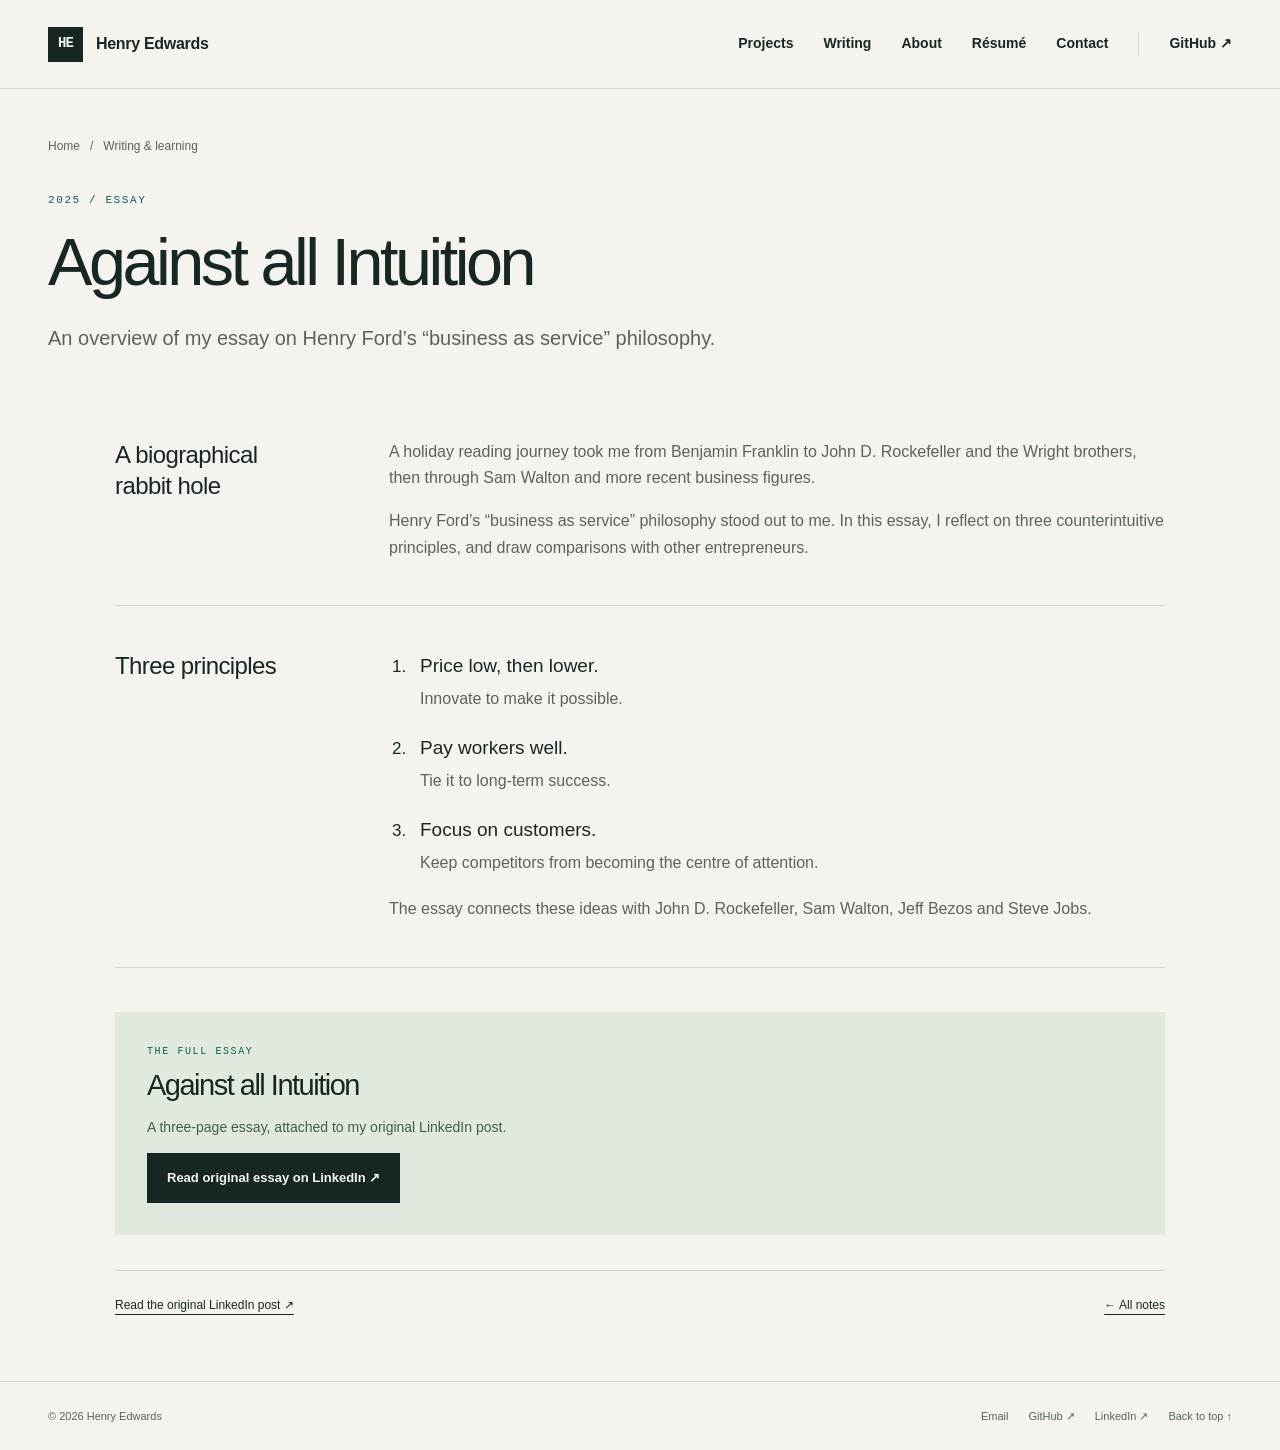
==== notes/against-all-intuition.html @ 4b62596c "Publish Henry Edwards portfolio" ====
<!doctype html><html lang="en"><head><meta charset="utf-8"><meta name="viewport" content="width=device-width,initial-scale=1"><meta name="description" content="Henry Edwards reflects on Henry Ford’s business-as-service philosophy and three counterintuitive principles."><meta name="theme-color" content="#f5f3ed"><title>Against all Intuition | Henry Edwards</title><link rel="icon" href="../assets/favicon.svg" type="image/svg+xml"><link rel="stylesheet" href="../assets/site.css"><script src="../assets/site.js" defer></script></head><body id="top"><a class="skip-link" href="#main">Skip to content</a><header class="site-header"><div class="wrap nav"><a class="brand" href="../index.html" aria-label="Henry Edwards home"><span class="brand-mark" aria-hidden="true">HE</span>Henry Edwards</a><button class="menu-toggle" type="button" aria-controls="site-navigation" aria-expanded="false">Menu</button><nav class="nav-links" id="site-navigation" aria-label="Main navigation"><a href="../index.html#work">Projects</a><a href="../index.html#notes">Writing</a><a href="../index.html#about">About</a><a href="../index.html#resume">Résumé</a><a href="../index.html#contact">Contact</a><a href="https://github.com/hwedwards">GitHub <span aria-hidden="true">↗</span></a></nav></div></header><main id="main"><div class="wrap"><section class="case-hero note-hero"><div class="breadcrumbs"><a href="../index.html">Home</a><span aria-hidden="true">/</span><a href="../index.html#notes">Writing & learning</a></div><p class="eyebrow">2025 / Essay</p><h1>Against all Intuition</h1><p class="case-deck">An overview of my essay on Henry Ford’s “business as service” philosophy.</p></section>
<div class="note-article"><section class="case-section"><h2>A biographical<br>rabbit hole</h2><div><p>A holiday reading journey took me from Benjamin Franklin to John D. Rockefeller and the Wright brothers, then through Sam Walton and more recent business figures.</p><p>Henry Ford’s “business as service” philosophy stood out to me. In this essay, I reflect on three counterintuitive principles, and draw comparisons with other entrepreneurs.</p></div></section><section class="case-section"><h2>Three principles</h2><div><ol class="essay-principles"><li><strong>Price low, then lower.</strong><p>Innovate to make it possible.</p></li><li><strong>Pay workers well.</strong><p>Tie it to long-term success.</p></li><li><strong>Focus on customers.</strong><p>Keep competitors from becoming the centre of attention.</p></li></ol><p>The essay connects these ideas with John D. Rockefeller, Sam Walton, Jeff Bezos and Steve Jobs.</p></div></section><section class="essay-download" id="essay-document"><p class="eyebrow green">The full essay</p><h2>Against all Intuition</h2><p>A three-page essay, attached to my original LinkedIn post.</p><a class="button primary" href="https://www.linkedin.com/feed/update/urn:li:activity:7356875369808908288/">Read original essay on LinkedIn ↗</a></section><div class="note-source"><a href="https://www.linkedin.com/feed/update/urn:li:activity:7356875369808908288/">Read the original LinkedIn post ↗</a><a href="../index.html#notes">← All notes</a></div></div></div></main><footer class="site-footer"><div class="wrap footer-inner"><span>© 2026 Henry Edwards</span><div><a href="mailto:henryedwards543@gmail.com">Email</a><a href="https://github.com/hwedwards">GitHub ↗</a><a href="https://www.linkedin.com/in/henry-edwards-7941b7172/">LinkedIn ↗</a><a href="#top">Back to top ↑</a></div></div></footer></body></html>
---- assets/site.css ----
:root{--paper:#f5f3ed;--white:#fffefa;--ink:#172724;--muted:#59645f;--line:#cdd3c9;--green:#0b5f51;--green-light:#e1e9df;--accent:#db7048;--max:1200px;--sans:Inter,Arial,Helvetica,sans-serif;--mono:'SFMono-Regular',Consolas,'Liberation Mono',monospace}*{box-sizing:border-box}html{scroll-behavior:smooth;scroll-padding-top:95px}body{margin:0;background:var(--paper);color:var(--ink);font-family:var(--sans);font-size:17px;line-height:1.65}img,video{max-width:100%;display:block}a{color:inherit;text-decoration-thickness:1px;text-underline-offset:5px}button{font:inherit}a:focus-visible,button:focus-visible,video:focus-visible{outline:3px solid var(--accent);outline-offset:5px}::selection{background:#ffccad;color:#172724}.wrap{width:min(var(--max),calc(100% - 96px));margin:auto}.skip-link{position:fixed;top:-100px;left:16px;z-index:100;background:var(--ink);color:white;padding:12px 20px}.skip-link:focus{top:12px}.site-header{position:sticky;top:0;z-index:20;background:rgba(245,243,237,.97);border-bottom:1px solid var(--line)}.nav{min-height:88px;display:flex;align-items:center;justify-content:space-between;gap:24px}.brand{display:flex;align-items:center;gap:13px;font-size:16px;letter-spacing:-.3px;font-weight:700;text-decoration:none}.brand-mark{display:grid;place-items:center;width:35px;height:35px;background:var(--ink);color:var(--paper);font-family:var(--mono);font-size:14px;letter-spacing:-1px}.nav-links{display:flex;gap:30px;align-items:center}.nav-links a{font-size:14px;font-weight:600;text-decoration:none}.nav-links a:hover{color:var(--green);text-decoration:underline}.nav-links a:last-child{border-left:1px solid var(--line);padding-left:30px}.menu-toggle{display:none;border:1px solid var(--line);padding:7px 12px;background:transparent;cursor:pointer}.eyebrow{font-family:var(--mono);font-size:11px;line-height:1.5;text-transform:uppercase;letter-spacing:1.6px;font-weight:500}.green{color:var(--green)}.hero{padding:78px 0 64px}.hero-grid{display:grid;grid-template-columns:1.1fr 1fr;gap:64px;align-items:center}.hero .eyebrow{display:flex;align-items:center;gap:10px;margin:0 0 28px}.signal{display:inline-block;width:7px;height:7px;border-radius:50%;background:var(--green)}h1,h2,h3,p{margin-top:0}h1{font-size:clamp(48px,5vw,70px);line-height:1.055;font-weight:500;letter-spacing:-3.5px;margin-bottom:28px}h1 em{font-family:Georgia,'Times New Roman',serif;font-weight:400;color:var(--green)}.hero-description{font-size:18px;line-height:1.65;color:var(--muted);max-width:530px;margin-bottom:30px}.button-row{display:flex;flex-wrap:wrap;gap:13px}.button{display:inline-flex;align-items:center;gap:24px;justify-content:space-between;padding:13px 19px;font-size:13px;font-weight:600;text-decoration:none;border:1px solid var(--ink);min-height:48px}.button.primary{background:var(--ink);color:var(--paper)}.button:hover{background:var(--green);border-color:var(--green);color:white}.hero-visual{position:relative}.image-frame{background:#dfe3d8;padding:16px 16px 0;border:1px solid var(--line)}.hero-image{width:100%;height:365px;object-fit:cover;background:#d1d8cf}.image-caption{display:flex;justify-content:space-between;gap:15px;font-family:var(--mono);font-size:10px;letter-spacing:.7px;text-transform:uppercase;padding:14px 0;color:#3d5147}.hero-index{position:absolute;top:-17px;right:25px;background:var(--green);color:white;padding:6px 12px;font-family:var(--mono);font-size:10px;letter-spacing:1px}.caption-dot{color:var(--green)}.capabilities{display:flex;flex-wrap:wrap;justify-content:space-between;gap:15px;border-top:1px solid var(--line);border-bottom:1px solid var(--line);padding:20px 0;margin-top:59px;color:var(--muted);font-family:var(--mono);font-size:11px;letter-spacing:.6px}.capabilities span::before{content:'+';margin-right:13px;color:var(--green)}.section{padding:64px 0}.section-heading{display:flex;justify-content:space-between;align-items:end;gap:30px;margin-bottom:34px}.section-heading .eyebrow{margin-bottom:12px}h2{font-size:40px;line-height:1.16;font-weight:500;letter-spacing:-1.5px;margin-bottom:0}.section-heading>p{font-size:14px;color:var(--muted);max-width:330px;margin-bottom:3px}.project-grid{display:grid;grid-template-columns:1fr 1fr;gap:42px 30px}.project-card{display:flex;flex-direction:column;text-decoration:none}.project-image-wrap{position:relative;overflow:hidden;background:#dfe4d9;aspect-ratio:1.5}.project-image-wrap img{height:100%;width:100%;object-fit:cover;transition:transform .4s}.project-card:hover img{transform:scale(1.035)}.project-count{position:absolute;top:16px;left:16px;color:var(--paper);background:rgba(23,39,36,.9);padding:4px 9px;font-family:var(--mono);font-size:11px}.project-text{border-bottom:1px solid var(--line);padding:22px 0 24px;flex:1}.project-meta{display:flex;align-items:center;justify-content:space-between;color:var(--green);font-family:var(--mono);font-size:10px;text-transform:uppercase;letter-spacing:1px;margin-bottom:9px}.project-text h3{font-size:25px;letter-spacing:-.75px;font-weight:500;line-height:1.25;margin-bottom:10px}.project-text p{color:var(--muted);font-size:14px;line-height:1.6;max-width:470px;margin-bottom:18px}.text-link{font-size:12px;font-weight:600;display:inline-flex;gap:20px;align-items:center}.project-card:hover .text-link{text-decoration:underline;text-underline-offset:5px}.about{margin:15px 0 0;background:var(--green-light);padding:72px 0}.about-grid{display:grid;grid-template-columns:270px 1fr;gap:86px}.portrait{width:100%;aspect-ratio:1;object-fit:cover;filter:saturate(.85)}.portrait-label{margin:15px 0 0;font-size:10px;font-family:var(--mono);text-transform:uppercase;letter-spacing:1px}.about h2{margin:14px 0 24px;font-size:42px;max-width:600px}.about p{color:#465b50;font-size:16px}.about p:not(.eyebrow){max-width:690px}.about .eyebrow{font-size:11px;color:var(--green);margin:0}.expertise{display:flex;flex-wrap:wrap;gap:8px;margin:24px 0}.tag{font-size:11px;padding:5px 10px;border:1px solid #a9b9a8;background:transparent}.about-links{display:flex;gap:26px;font-size:13px;font-weight:600}.contact{padding:83px 0}.contact-grid{display:flex;justify-content:space-between;align-items:end;gap:40px}.contact h2{font-size:49px;max-width:600px;margin-top:13px}.contact .button{white-space:nowrap}.contact-address{margin:20px 0 0;font-size:15px;color:var(--muted)}.site-footer{border-top:1px solid var(--line);padding:25px 0;color:var(--muted);font-size:11px}.footer-inner{display:flex;justify-content:space-between;gap:24px}.footer-inner div{display:flex;gap:20px}.footer-inner a{text-decoration:none}.footer-inner a:hover{text-decoration:underline}.breadcrumbs{display:flex;gap:10px;font-size:12px;color:var(--muted);margin-bottom:35px}.breadcrumbs a{text-decoration:none}.case-hero{padding:48px 0 45px}.case-hero>.eyebrow{color:var(--green);margin-bottom:19px}.case-hero h1{max-width:990px;margin-bottom:25px;font-size:clamp(46px,5.2vw,68px)}.case-deck{font-size:20px;color:var(--muted);max-width:850px;line-height:1.55}.case-facts{display:grid;grid-template-columns:1fr 1fr 1.3fr;margin-top:40px;border-top:1px solid var(--line);padding-top:22px;gap:28px}.case-facts dt{font-family:var(--mono);text-transform:uppercase;color:var(--green);font-size:10px;letter-spacing:1px;margin-bottom:8px}.case-facts dd{margin:0;font-size:14px;line-height:1.6}.case-cover{width:100%;max-height:590px;object-fit:cover;background:#d9dfd5}.cover-caption{font-size:11px;color:var(--muted);margin:10px 0 0}.case-body{max-width:1050px;margin:auto;padding:62px 0}.case-section{display:grid;grid-template-columns:220px 1fr;gap:54px;padding:0 0 44px;margin-bottom:44px;border-bottom:1px solid var(--line)}.case-section h2{font-size:24px;line-height:1.3;letter-spacing:-.6px}.case-section p{font-size:16px;color:var(--muted);margin-bottom:17px}.case-section p:last-child{margin-bottom:0}.case-section h3{font-size:16px;margin-bottom:8px;font-weight:600}.technical-list{padding-left:19px;margin:10px 0;color:var(--muted);font-size:15px}.technical-list li{padding:5px 0 7px}.technical-list strong{color:var(--ink);font-weight:600}.system-flow{display:grid;grid-template-columns:repeat(3,1fr);gap:12px;margin:25px 0 6px;position:relative}.flow-step{background:var(--green-light);padding:21px 17px;position:relative}.flow-step .eyebrow{display:block;color:var(--green);font-size:9px;margin-bottom:13px}.flow-step h3{font-size:14px;margin:0 0 5px}.flow-step p{font-size:12px;line-height:1.5}.system-note{font-size:11px!important;margin-top:12px;color:var(--muted)}.demo{padding:36px;background:var(--ink);color:var(--paper);margin:0 0 52px}.demo-heading{display:flex;justify-content:space-between;gap:20px;align-items:center;margin-bottom:22px}.demo h2{font-size:28px;letter-spacing:-.8px}.demo .eyebrow{color:#bdcfc3;font-size:10px;margin:0}.demo video{background:#0d1917;width:100%;max-height:490px}.demo-caption{font-size:12px;line-height:1.55;color:#bdcfc3;margin:16px 0 0}.case-outcome{background:var(--green-light);padding:29px 32px}.case-outcome .eyebrow{color:var(--green);font-size:10px}.case-outcome p{color:#3e5447;font-size:17px;margin-bottom:0}.project-nav{display:flex;justify-content:space-between;align-items:center;border-top:1px solid var(--line);padding:35px 0 64px;gap:20px}.next-project{text-align:right;text-decoration:none}.next-project .eyebrow{display:block;font-size:9px;color:var(--green);margin-bottom:6px}.next-project strong{font-size:20px;letter-spacing:-.5px;font-weight:500}.error-page{min-height:60vh;padding:80px 0}.error-page h1{margin-top:20px}.no-js-note{background:#e8eee4;color:var(--ink);padding:12px;font-size:12px}.sources{font-size:12px;color:var(--muted);margin-top:28px}.source-links{display:flex;flex-wrap:wrap;gap:10px 22px}.source-links a{font-size:12px}
@media(min-width:1500px){.wrap{width:min(1280px,calc(100% - 128px))}.hero-image{height:410px}.hero-grid{gap:90px}h1{font-size:76px}}
@media(max-width:1050px){.wrap{width:calc(100% - 64px)}.hero-grid{gap:35px}.hero h1{font-size:53px}.hero-image{height:335px}.hero-description{font-size:16px}.about-grid{grid-template-columns:230px 1fr;gap:45px}.case-section{grid-template-columns:170px 1fr;gap:30px}.contact h2{font-size:41px}}
@media(max-width:760px){body{font-size:16px}.wrap{width:calc(100% - 40px)}.nav{min-height:72px}.brand{font-size:14px}.brand-mark{width:31px;height:31px;font-size:12px}.menu-toggle{display:block;font-size:12px}.nav-links{gap:19px;flex-wrap:wrap}.nav-links a{font-size:12px}.nav-links a:last-child{padding-left:19px}.js .nav-links{display:none;position:absolute;top:72px;left:0;right:0;padding:20px;background:var(--paper);border-bottom:1px solid var(--line)}.js .nav-links.open{display:flex}.hero{padding:42px 0 36px}.hero-grid{grid-template-columns:1fr;gap:48px}.hero .eyebrow{font-size:9px;letter-spacing:1.3px;margin-bottom:22px}.hero h1{font-size:55px;letter-spacing:-2.8px;max-width:550px}.hero-description{max-width:530px;font-size:16px}.hero-image{height:auto;aspect-ratio:1.33}.image-frame{padding:12px 12px 0}.image-caption{font-size:9px;letter-spacing:.4px}.capabilities{margin-top:32px;display:grid;grid-template-columns:1fr 1fr;font-size:10px;gap:12px;padding:19px 0}.capabilities span::before{margin-right:8px}.section{padding:36px 0 50px}.section-heading{display:block;margin-bottom:25px}.section-heading h2{font-size:34px}.section-heading>p{margin:15px 0 0;font-size:13px}.project-grid{grid-template-columns:1fr;gap:32px}.project-text{padding:18px 0 20px}.project-text h3{font-size:26px}.project-text p{font-size:14px}.about{padding:45px 0;margin-top:0}.about-grid{grid-template-columns:1fr;gap:35px}.about-photo{display:flex;align-items:end;gap:20px}.portrait{width:140px}.portrait-label{max-width:135px;line-height:1.8;margin-bottom:8px}.about h2{font-size:35px;margin-bottom:20px}.about p{font-size:15px}.contact{padding:51px 0}.contact-grid{display:block}.contact h2{font-size:40px;margin-bottom:25px}.contact-address{font-size:13px}.footer-inner{align-items:start;font-size:10px}.footer-inner div{gap:12px;flex-wrap:wrap;justify-content:end}.case-hero{padding:30px 0}.breadcrumbs{font-size:11px;margin-bottom:28px}.case-hero h1{font-size:43px;letter-spacing:-2px;line-height:1.1}.case-hero>.eyebrow{font-size:10px}.case-deck{font-size:17px}.case-facts{grid-template-columns:1fr 1fr;gap:20px;margin-top:29px}.case-facts div:last-child{grid-column:1/-1}.case-facts dd{font-size:13px}.case-cover{max-height:390px;aspect-ratio:1.33}.cover-caption{font-size:10px}.case-body{padding:37px 0}.case-section{display:block;margin-bottom:30px;padding-bottom:30px}.case-section h2{font-size:24px;margin-bottom:18px}.case-section p{font-size:15px}.technical-list{font-size:14px}.system-flow{grid-template-columns:1fr;gap:8px;margin-top:20px}.flow-step{padding:17px 19px}.flow-step .eyebrow{margin-bottom:8px}.demo{padding:18px;margin-bottom:32px}.demo-heading{display:block;margin-bottom:16px}.demo h2{font-size:25px;margin-bottom:8px}.demo .eyebrow{font-size:9px}.demo-caption{font-size:11px}.case-outcome{padding:24px}.case-outcome p{font-size:15px}.project-nav{padding:22px 0 40px;align-items:start}.next-project{max-width:210px}.next-project strong{font-size:16px}.project-nav .text-link{font-size:11px;gap:10px}}
@media(max-width:380px){.hero h1{font-size:48px}.button{font-size:12px;gap:12px;padding:12px 15px}.capabilities{font-size:9px}.image-caption{font-size:8px}.case-hero h1{font-size:37px}.contact h2{font-size:35px}}
@media(prefers-reduced-motion:reduce){html{scroll-behavior:auto}.project-image-wrap img{transition:none}}
@media print{.site-header,.button-row,.menu-toggle,.demo,.site-footer,.project-nav{display:none}.wrap{width:100%}.hero,.section,.about,.contact,.case-body{padding:20px 0}.case-cover{max-height:320px}.project-card,.case-section{break-inside:avoid}body{background:white;color:black}}
/* Keep the robot visible when adapting the portrait source to editorial crops. */
.hero-image,.project-image-wrap img[src*="farm-poster"]{object-position:50% 74%}
.case-cover[src*="farm-poster"]{object-fit:contain;background:#dfe3d8}
@media(max-width:760px){.nav{flex-wrap:wrap}.menu-toggle{display:none}.js .menu-toggle{display:block}.nav-links{width:100%;padding-bottom:15px}.js .nav-links{width:auto;padding:20px}}

/* Résumé slot: inactive until Henry supplies the PDF. */
.resume{padding:58px 0;border-bottom:1px solid var(--line)}.resume-grid{display:grid;grid-template-columns:1fr 1fr;align-items:center;gap:60px}.resume .eyebrow{margin-bottom:12px}.resume h2{font-size:33px}.resume-intro{font-size:14px;color:var(--muted);margin:15px 0 0;max-width:360px}.resume-file{display:flex;flex-wrap:wrap;align-items:center;gap:18px;padding:26px;border:1px solid var(--line);background:var(--white)}.document-label{display:grid;place-items:center;flex:0 0 48px;height:60px;border:1px solid #a7b5a9;color:var(--green);font-family:var(--mono);font-size:11px;letter-spacing:1px}.resume-file-copy{flex:1;min-width:185px}.resume-file h3{font-size:15px;line-height:1.4;letter-spacing:-.2px;margin:0 0 5px;font-weight:600}.resume-file p{font-size:12px;color:var(--muted);margin:0}.resume-download{width:100%;margin-top:4px}.resume-download:disabled{background:#e7e9e1;border-color:#c0c8bc;color:#59645f;cursor:not-allowed}.resume-download:disabled:hover{background:#e7e9e1;border-color:#c0c8bc;color:#59645f}
@media(max-width:760px){.resume{padding:42px 0}.resume-grid{grid-template-columns:1fr;gap:25px}.resume h2{font-size:30px}.resume-intro{font-size:14px}.resume-file{padding:21px}.resume-file-copy{min-width:170px}.resume-file h3{font-size:14px}}

/* Current simulation work is explicitly shown as an early-stage exploration. */
.current-project{display:grid;grid-template-columns:1.45fr 1fr;gap:44px;background:var(--green-light);border:1px solid #c2d0be;padding:34px 36px;margin:0 0 38px}.current-copy .eyebrow{font-size:10px;margin-bottom:13px}.current-project h3{font-size:31px;font-weight:500;letter-spacing:-1px;line-height:1.17;margin:0 0 16px}.current-project p{font-size:14px;color:#465b50;line-height:1.65;margin-bottom:18px}.current-tags{display:flex;gap:8px;flex-wrap:wrap}.current-tags span{font-family:var(--mono);font-size:9px;border:1px solid #a9b9a8;padding:5px 8px;color:#3e5447}.current-context{border-left:1px solid #bdcdb8;padding-left:32px;display:flex;flex-direction:column;justify-content:center}.current-status{display:flex;align-items:center;gap:9px;color:var(--green);font-family:var(--mono);font-size:10px;text-transform:uppercase;letter-spacing:1px;margin-bottom:19px}.current-context .current-stage{font-size:11px;line-height:1.6;margin-bottom:0;color:#59645f}
@media(max-width:760px){.current-project{grid-template-columns:1fr;gap:24px;padding:24px;margin-bottom:31px}.current-project h3{font-size:28px}.current-context{padding:21px 0 0;border-left:0;border-top:1px solid #bdcdb8}.current-context p{font-size:13px}.current-status{margin-bottom:13px}}

.current-facts{margin:0 0 17px}.current-facts div{margin-bottom:10px}.current-facts dt{font-family:var(--mono);font-size:9px;letter-spacing:.8px;text-transform:uppercase;color:var(--green)}.current-facts dd{font-size:13px;color:#465b50;margin:2px 0 0}

/* Build notes and longer-form writing. */
.notes-section{padding:63px 0 67px;border-top:1px solid var(--line)}.notes-grid{display:grid;grid-template-columns:repeat(3,1fr);gap:24px}.note-card{border-top:1px solid #a9b9a8;padding:22px 0 8px;display:flex;flex-direction:column}.note-card-meta{display:flex;gap:13px;font-family:var(--mono);font-size:9px;letter-spacing:.8px;text-transform:uppercase;color:var(--green);margin-bottom:17px}.note-card-meta span+span{border-left:1px solid #a9b9a8;padding-left:13px}.note-card h3{font-size:24px;font-weight:500;letter-spacing:-.7px;line-height:1.2;margin:0 0 14px}.note-card h3 a{text-decoration:none}.note-card h3 a:hover{text-decoration:underline}.note-card p{font-size:13px;line-height:1.65;color:var(--muted);margin-bottom:20px}.note-card>.text-link{margin-top:auto;font-size:11px}.note-hero{max-width:1000px}.note-hero h1{max-width:900px}.note-article{max-width:1050px;margin:0 auto;padding:20px 0 65px}.note-source{border-top:1px solid var(--line);padding-top:25px;margin-top:35px;display:flex;justify-content:space-between;gap:20px;font-size:12px}.essay-principles{margin:0 0 20px;padding-left:22px}.essay-principles li{margin-bottom:19px;padding-left:9px}.essay-principles strong{font-size:19px;font-weight:500}.essay-principles p{margin:5px 0 0}.essay-download{background:var(--green-light);padding:32px}.essay-download .eyebrow{font-size:10px}.essay-download h2{font-size:29px;margin-bottom:14px}.essay-download>p:not(.eyebrow){font-size:14px;color:#465b50}.article-image{margin:0 auto 43px;max-width:800px}.article-image img{width:100%;height:auto}.article-image figcaption{font-size:11px;color:var(--muted);margin-top:12px;line-height:1.6}
@media(max-width:1050px){.nav-links{gap:23px}.nav-links a:last-child{padding-left:23px}.notes-grid{grid-template-columns:1fr 1fr}}
@media(max-width:760px){.notes-section{padding:40px 0}.notes-grid{grid-template-columns:1fr;gap:24px}.note-card{padding-top:18px}.note-card h3{font-size:25px}.note-card p{font-size:14px}.note-card>.text-link{font-size:12px}.note-source{font-size:11px;flex-wrap:wrap}.note-article{padding-top:8px}.essay-download{padding:24px}.essay-principles strong{font-size:18px}}

.note-illustration{border:1px solid var(--line);margin:0 0 40px;background:var(--white)}.note-illustration summary{padding:17px 22px;cursor:pointer;font-size:14px;color:var(--green);font-weight:600}.note-illustration summary:focus-visible{outline:3px solid var(--accent);outline-offset:3px}.note-illustration .article-image{padding:0 22px;margin-bottom:24px;max-width:680px}

.research-photo{margin:0 0 44px}.research-photo img{width:100%;height:auto;max-height:600px;object-fit:contain;background:#e1e9df}.research-photo figcaption{font-size:11px;color:var(--muted);line-height:1.7;margin-top:12px}.research-photo figcaption a{margin-left:8px}.repository-link{font-size:13px;margin:26px 0 0;color:var(--green)}

/* Project-first layout: the embedded write-up and complete comic stay visible. */
.logger-feature{display:grid;grid-template-columns:1fr 360px;gap:55px;align-items:center;padding:38px;margin:0 0 44px;border:1px solid var(--line);background:var(--white)}.logger-feature-copy .eyebrow{font-size:10px;margin-bottom:17px}.logger-feature h3{font-size:44px;font-weight:500;line-height:1.08;letter-spacing:-1.5px;margin:0 0 23px}.logger-feature-copy>p:not(.eyebrow){font-size:15px;color:var(--muted);line-height:1.65;max-width:530px}.logger-highlights{padding:0;list-style:none;margin:20px 0 29px}.logger-highlights li{border-top:1px solid var(--line);padding:11px 0;font-size:13px;line-height:1.5;color:#465b50}.logger-feature-copy .logger-design-note{font-family:var(--mono);font-size:10px;line-height:1.6;margin:17px 0 0;max-width:380px}.logger-comic{margin:0}.logger-comic img{display:block;width:100%;height:auto}.logger-comic figcaption{font-size:10px;line-height:1.65;color:var(--muted);margin-top:12px}.project-illustration{margin:0 0 42px}.project-illustration h2{font-size:27px;margin-bottom:25px}.project-illustration .article-image{max-width:650px;margin-bottom:20px}
@media(max-width:1050px){.logger-feature{grid-template-columns:1fr 310px;gap:30px;padding:30px}.logger-feature h3{font-size:38px}}
@media(max-width:760px){.logger-feature{grid-template-columns:1fr;gap:30px;padding:24px;margin-bottom:33px}.logger-feature h3{font-size:37px}.logger-feature-copy>p:not(.eyebrow){font-size:14px}.logger-comic{max-width:420px;width:100%;margin:0 auto}.logger-highlights li{font-size:12px}.logger-feature .button{font-size:12px;gap:14px}.project-illustration h2{font-size:25px}}

.notes-grid{grid-template-columns:repeat(2,minmax(0,1fr))}@media(max-width:760px){.notes-grid{grid-template-columns:1fr}}

/* Flagship: actual evidence-labelled simulation footage, never cropped. */
.hero-video{display:block;width:100%;height:auto;aspect-ratio:640/564;object-fit:contain;background:#16252a}.hero-video-frame{padding:12px 12px 0}.hero-media-note{font-size:11px;line-height:1.6;color:var(--muted);margin:13px 0 0}.hero-grid{align-items:center}.hero .hero-description{font-size:17px}.feature-links{display:flex;flex-wrap:wrap;gap:13px 23px;margin-top:22px;font-size:12px;font-weight:600}.bob-feature .current-copy h3{font-size:39px}.older-projects-heading{padding:10px 0 27px}.older-projects-heading .eyebrow{margin-bottom:8px}.older-projects-heading h3{font-size:28px;font-weight:500;letter-spacing:-.8px;margin:0}.logger-comic>.eyebrow{font-size:10px;margin-bottom:14px}.bob-demo{margin:0;max-width:100%}.bob-demo video{width:100%;height:auto;max-height:650px;aspect-ratio:640/564;object-fit:contain}.bob-case-body{padding-top:55px}.bob-flow{margin-top:0}.third-party-note{font-size:11px;line-height:1.65;margin:20px 0 0;max-width:800px}.comic-page-image{max-width:720px;margin:15px auto 35px}.comic-page-image img{width:100%;height:auto}.comic-page-image figcaption{font-size:11px;line-height:1.6;color:var(--muted);margin-top:15px}.comic-links{display:flex;flex-wrap:wrap;align-items:center;gap:20px;margin:0 auto 50px;max-width:720px;font-size:12px}
@media(max-width:1050px){.hero .hero-description{font-size:16px}.hero .button{gap:14px}.hero .button-row{gap:10px}}
@media(max-width:760px){.hero h1{font-size:58px}.hero .eyebrow{font-size:9px;letter-spacing:.7px}.hero-index{font-size:9px;right:18px}.hero-media-note{font-size:10px}.bob-feature .current-copy h3{font-size:33px}.older-projects-heading h3{font-size:26px}.bob-demo .demo-heading h2{font-size:24px}.bob-case-body{padding-top:35px}.comic-page-image{margin-top:0}.comic-links{display:block}.comic-links>.button{margin-bottom:18px}.comic-links>a:not(.button){display:block}.feature-links{font-size:12px}}
@media(max-width:380px){.hero h1{font-size:51px}.hero .eyebrow{font-size:8px}.hero-index{font-size:8px}}
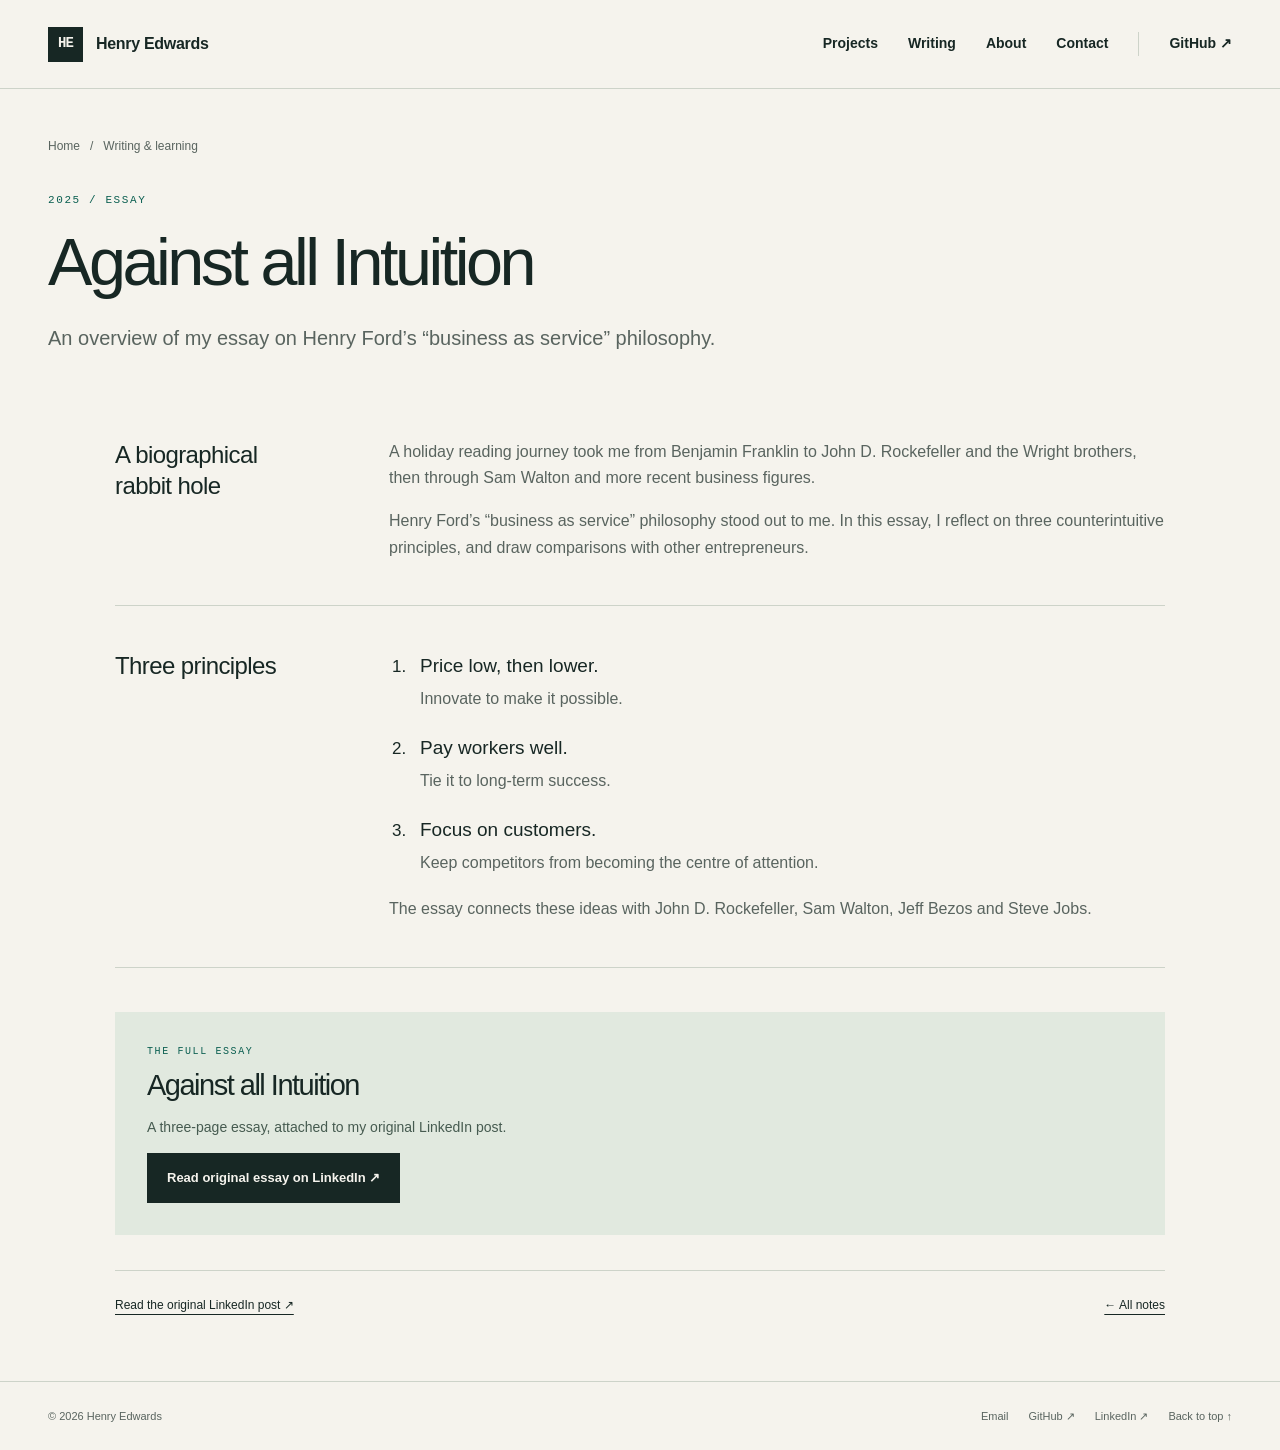
==== commit 5625bf54: "Remove resume download and public asset" ====
--- a/notes/against-all-intuition.html
+++ b/notes/against-all-intuition.html
@@ -1,2 +1,2 @@
-<!doctype html><html lang="en"><head><meta charset="utf-8"><meta name="viewport" content="width=device-width,initial-scale=1"><meta name="description" content="Henry Edwards reflects on Henry Ford’s business-as-service philosophy and three counterintuitive principles."><meta name="theme-color" content="#f5f3ed"><title>Against all Intuition | Henry Edwards</title><link rel="icon" href="../assets/favicon.svg" type="image/svg+xml"><link rel="stylesheet" href="../assets/site.css"><script src="../assets/site.js" defer></script></head><body id="top"><a class="skip-link" href="#main">Skip to content</a><header class="site-header"><div class="wrap nav"><a class="brand" href="../index.html" aria-label="Henry Edwards home"><span class="brand-mark" aria-hidden="true">HE</span>Henry Edwards</a><button class="menu-toggle" type="button" aria-controls="site-navigation" aria-expanded="false">Menu</button><nav class="nav-links" id="site-navigation" aria-label="Main navigation"><a href="../index.html#work">Projects</a><a href="../index.html#notes">Writing</a><a href="../index.html#about">About</a><a href="../index.html#resume">Résumé</a><a href="../index.html#contact">Contact</a><a href="https://github.com/hwedwards">GitHub <span aria-hidden="true">↗</span></a></nav></div></header><main id="main"><div class="wrap"><section class="case-hero note-hero"><div class="breadcrumbs"><a href="../index.html">Home</a><span aria-hidden="true">/</span><a href="../index.html#notes">Writing & learning</a></div><p class="eyebrow">2025 / Essay</p><h1>Against all Intuition</h1><p class="case-deck">An overview of my essay on Henry Ford’s “business as service” philosophy.</p></section>
+<!doctype html><html lang="en"><head><meta charset="utf-8"><meta name="viewport" content="width=device-width,initial-scale=1"><meta name="description" content="Henry Edwards reflects on Henry Ford’s business-as-service philosophy and three counterintuitive principles."><meta name="theme-color" content="#f5f3ed"><title>Against all Intuition | Henry Edwards</title><link rel="icon" href="../assets/favicon.svg" type="image/svg+xml"><link rel="stylesheet" href="../assets/site.css"><script src="../assets/site.js" defer></script></head><body id="top"><a class="skip-link" href="#main">Skip to content</a><header class="site-header"><div class="wrap nav"><a class="brand" href="../index.html" aria-label="Henry Edwards home"><span class="brand-mark" aria-hidden="true">HE</span>Henry Edwards</a><button class="menu-toggle" type="button" aria-controls="site-navigation" aria-expanded="false">Menu</button><nav class="nav-links" id="site-navigation" aria-label="Main navigation"><a href="../index.html#work">Projects</a><a href="../index.html#notes">Writing</a><a href="../index.html#about">About</a><a href="../index.html#contact">Contact</a><a href="https://github.com/hwedwards">GitHub <span aria-hidden="true">↗</span></a></nav></div></header><main id="main"><div class="wrap"><section class="case-hero note-hero"><div class="breadcrumbs"><a href="../index.html">Home</a><span aria-hidden="true">/</span><a href="../index.html#notes">Writing & learning</a></div><p class="eyebrow">2025 / Essay</p><h1>Against all Intuition</h1><p class="case-deck">An overview of my essay on Henry Ford’s “business as service” philosophy.</p></section>
 <div class="note-article"><section class="case-section"><h2>A biographical<br>rabbit hole</h2><div><p>A holiday reading journey took me from Benjamin Franklin to John D. Rockefeller and the Wright brothers, then through Sam Walton and more recent business figures.</p><p>Henry Ford’s “business as service” philosophy stood out to me. In this essay, I reflect on three counterintuitive principles, and draw comparisons with other entrepreneurs.</p></div></section><section class="case-section"><h2>Three principles</h2><div><ol class="essay-principles"><li><strong>Price low, then lower.</strong><p>Innovate to make it possible.</p></li><li><strong>Pay workers well.</strong><p>Tie it to long-term success.</p></li><li><strong>Focus on customers.</strong><p>Keep competitors from becoming the centre of attention.</p></li></ol><p>The essay connects these ideas with John D. Rockefeller, Sam Walton, Jeff Bezos and Steve Jobs.</p></div></section><section class="essay-download" id="essay-document"><p class="eyebrow green">The full essay</p><h2>Against all Intuition</h2><p>A three-page essay, attached to my original LinkedIn post.</p><a class="button primary" href="https://www.linkedin.com/feed/update/urn:li:activity:7356875369808908288/">Read original essay on LinkedIn ↗</a></section><div class="note-source"><a href="https://www.linkedin.com/feed/update/urn:li:activity:7356875369808908288/">Read the original LinkedIn post ↗</a><a href="../index.html#notes">← All notes</a></div></div></div></main><footer class="site-footer"><div class="wrap footer-inner"><span>© 2026 Henry Edwards</span><div><a href="mailto:henryedwards543@gmail.com">Email</a><a href="https://github.com/hwedwards">GitHub ↗</a><a href="https://www.linkedin.com/in/henry-edwards-7941b7172/">LinkedIn ↗</a><a href="#top">Back to top ↑</a></div></div></footer></body></html>
